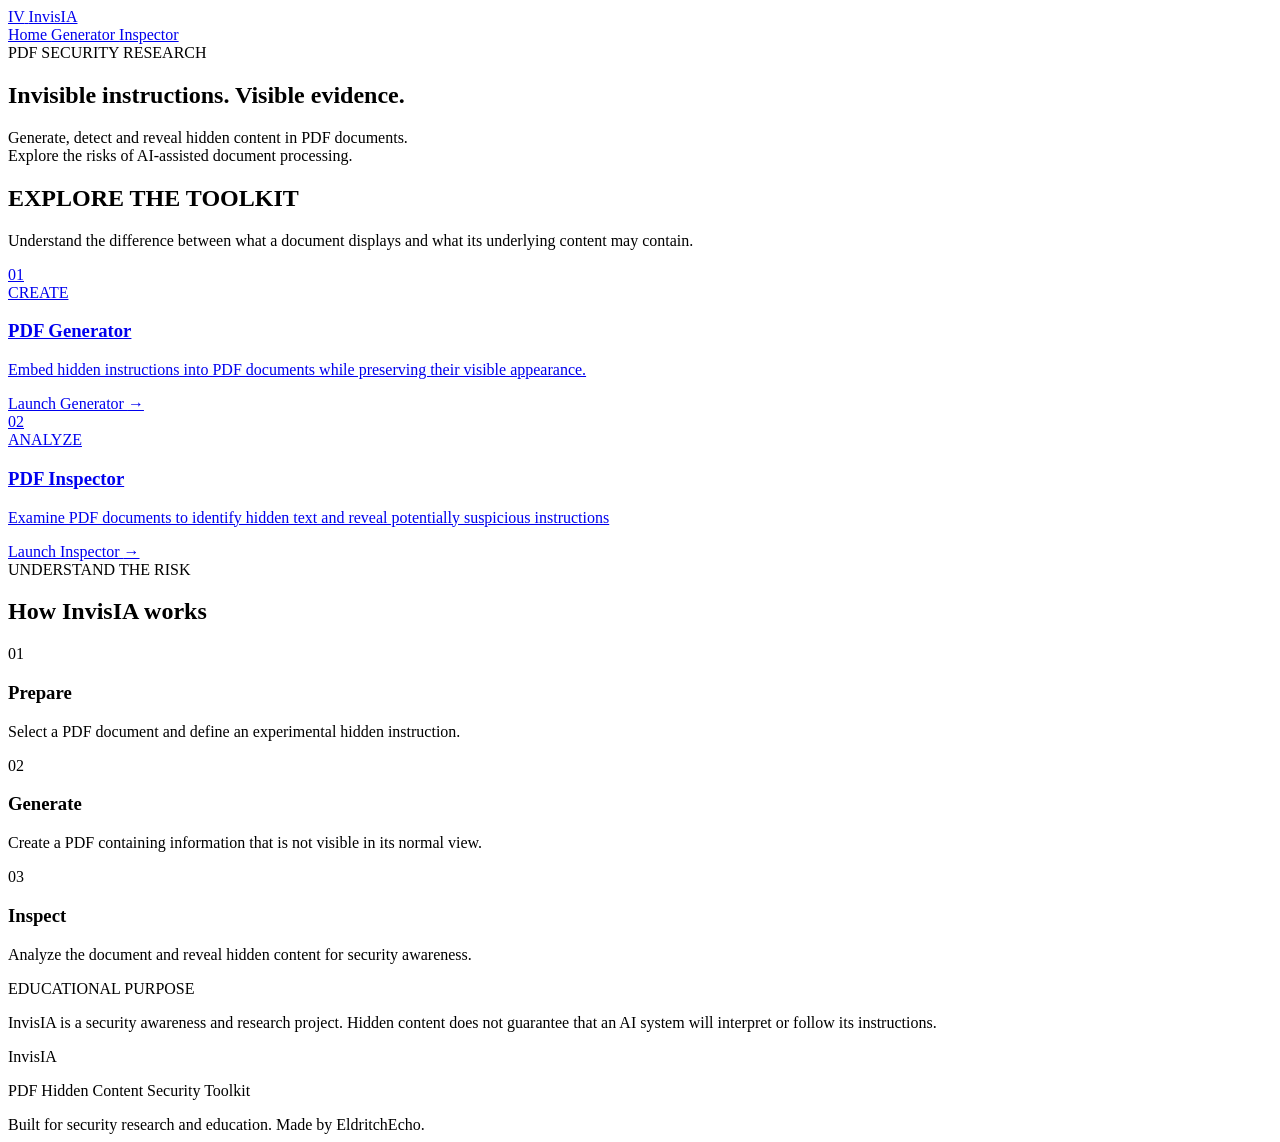
==== index.html @ 0565bf5f "Create index.html" ====
<!doctype html>
<html lang="en">
    <head>
        <meta charset="UTF-8" />
        <meta name="viewport" content="width=device-width, initial-scale=1.0" />

        <meta
            name="description"
            content="InvisIA is an educational PDF security tool for generating and inspecting hidden instructions in documents." />

        <meta name="theme-color" content="#0B1017" />

        <title>InvisIA | PDF Security Research</title>

        <link rel="stylesheet" href="css/styles.css" />
    </head>

    <body>
        <!-- ================= Made by EldritchEcho ================= -->

        <header class="site-header">
            <div class="container header-content">
                <a href="index.html" class="brand" aria-label="InvisIA home">
                    <span class="brand-icon" aria-hidden="true">IV</span>
                    <span class="brand-name">InvisIA</span>
                </a>

                <nav class="main-nav" aria-label="Main navigation">
                    <a href="index.html" class="nav-link active" aria-current="page"> Home </a>

                    <a href="generator.html" class="nav-link"> Generator </a>

                    <a href="inspector.html" class="nav-link"> Inspector </a>
                </nav>
            </div>
        </header>

        <!-- ================= Made by EldritchEcho ================= -->

        <main>
            <!-- HERO -->

            <section class="hero">
                <div class="container hero-content">
                    <span class="eyebrow"> PDF SECURITY RESEARCH </span>

                    <h1>
                        Invisible instructions.
                        <span class="accent-text">Visible evidence.</span>
                    </h1>

                    <p class="hero-description">
                        Generate, detect and reveal hidden content in PDF documents. <br />Explore the risks of
                        AI-assisted document processing.
                    </p>
                </div>
            </section>

            <!-- ================= Made by EldritchEcho ================= -->

            <section class="tools-section" aria-labelledby="tools-heading">
                <div class="container">
                    <div class="section-heading">
                        <h2 id="tools-heading" class="eyebrow">EXPLORE THE TOOLKIT</h2>

                        <p>
                            Understand the difference between what a document displays and what its underlying content
                            may contain.
                        </p>
                    </div>

                    <div class="tools-grid">
                        <!-- ================= Made by EldritchEcho ================= -->

                        <a href="generator.html" class="tool-card generator-card" aria-label="Open PDF Generator">
                            <div class="tool-card-header">
                                <div class="tool-card-icon" aria-hidden="true">01</div>

                                <span class="tool-label"> CREATE </span>
                            </div>

                            <h3>PDF Generator</h3>

                            <p>
                                Embed hidden instructions into PDF documents while preserving their visible appearance.
                            </p>

                            <span class="tool-link">
                                Launch Generator
                                <span aria-hidden="true">&rarr;</span>
                            </span>
                        </a>

                        <!-- ================= Made by EldritchEcho ================= -->

                        <a href="inspector.html" class="tool-card inspector-card" aria-label="Open PDF Inspector">
                            <div class="tool-card-header">
                                <div class="tool-card-icon" aria-hidden="true">02</div>

                                <span class="tool-label"> ANALYZE </span>
                            </div>

                            <h3>PDF Inspector</h3>

                            <p>
                                Examine PDF documents to identify hidden text and reveal potentially suspicious
                                instructions
                            </p>

                            <span class="tool-link">
                                Launch Inspector
                                <span aria-hidden="true">&rarr;</span>
                            </span>
                        </a>
                    </div>
                </div>
            </section>

            <!-- ================= Made by EldritchEcho ================= -->

            <section class="workflow-section" aria-labelledby="workflow-heading">
                <div class="container">
                    <div class="section-heading">
                        <span class="eyebrow"> UNDERSTAND THE RISK </span>

                        <h2 id="workflow-heading">How InvisIA works</h2>
                    </div>

                    <div class="workflow-grid">
                        <div class="workflow-step">
                            <span class="step-number">01</span>

                            <h3>Prepare</h3>

                            <p>Select a PDF document and define an experimental hidden instruction.</p>
                        </div>

                        <div class="workflow-step">
                            <span class="step-number">02</span>

                            <h3>Generate</h3>

                            <p>Create a PDF containing information that is not visible in its normal view.</p>
                        </div>

                        <div class="workflow-step">
                            <span class="step-number">03</span>

                            <h3>Inspect</h3>

                            <p>Analyze the document and reveal hidden content for security awareness.</p>
                        </div>
                    </div>
                </div>
            </section>

            <!-- ================= Made by EldritchEcho ================= -->
            <!-- EDUCATIONAL NOTICE -->

            <section class="notice-section">
                <div class="container">
                    <div class="notice-content">
                        <span class="notice-label"> EDUCATIONAL PURPOSE </span>

                        <p>
                            InvisIA is a security awareness and research project. Hidden content does not guarantee that
                            an AI system will interpret or follow its instructions.
                        </p>
                    </div>
                </div>
            </section>
        </main>

        <!-- ================= Made by EldritchEcho ================= -->

        <footer class="site-footer">
            <div class="container footer-content">
                <span class="footer-brand"> InvisIA </span>

                <p>PDF Hidden Content Security Toolkit</p>

                <span class="footer-note"> Built for security research and education. Made by EldritchEcho. </span>
            </div>
        </footer>

        <script src="js/app.js" defer></script>
    </body>
</html>
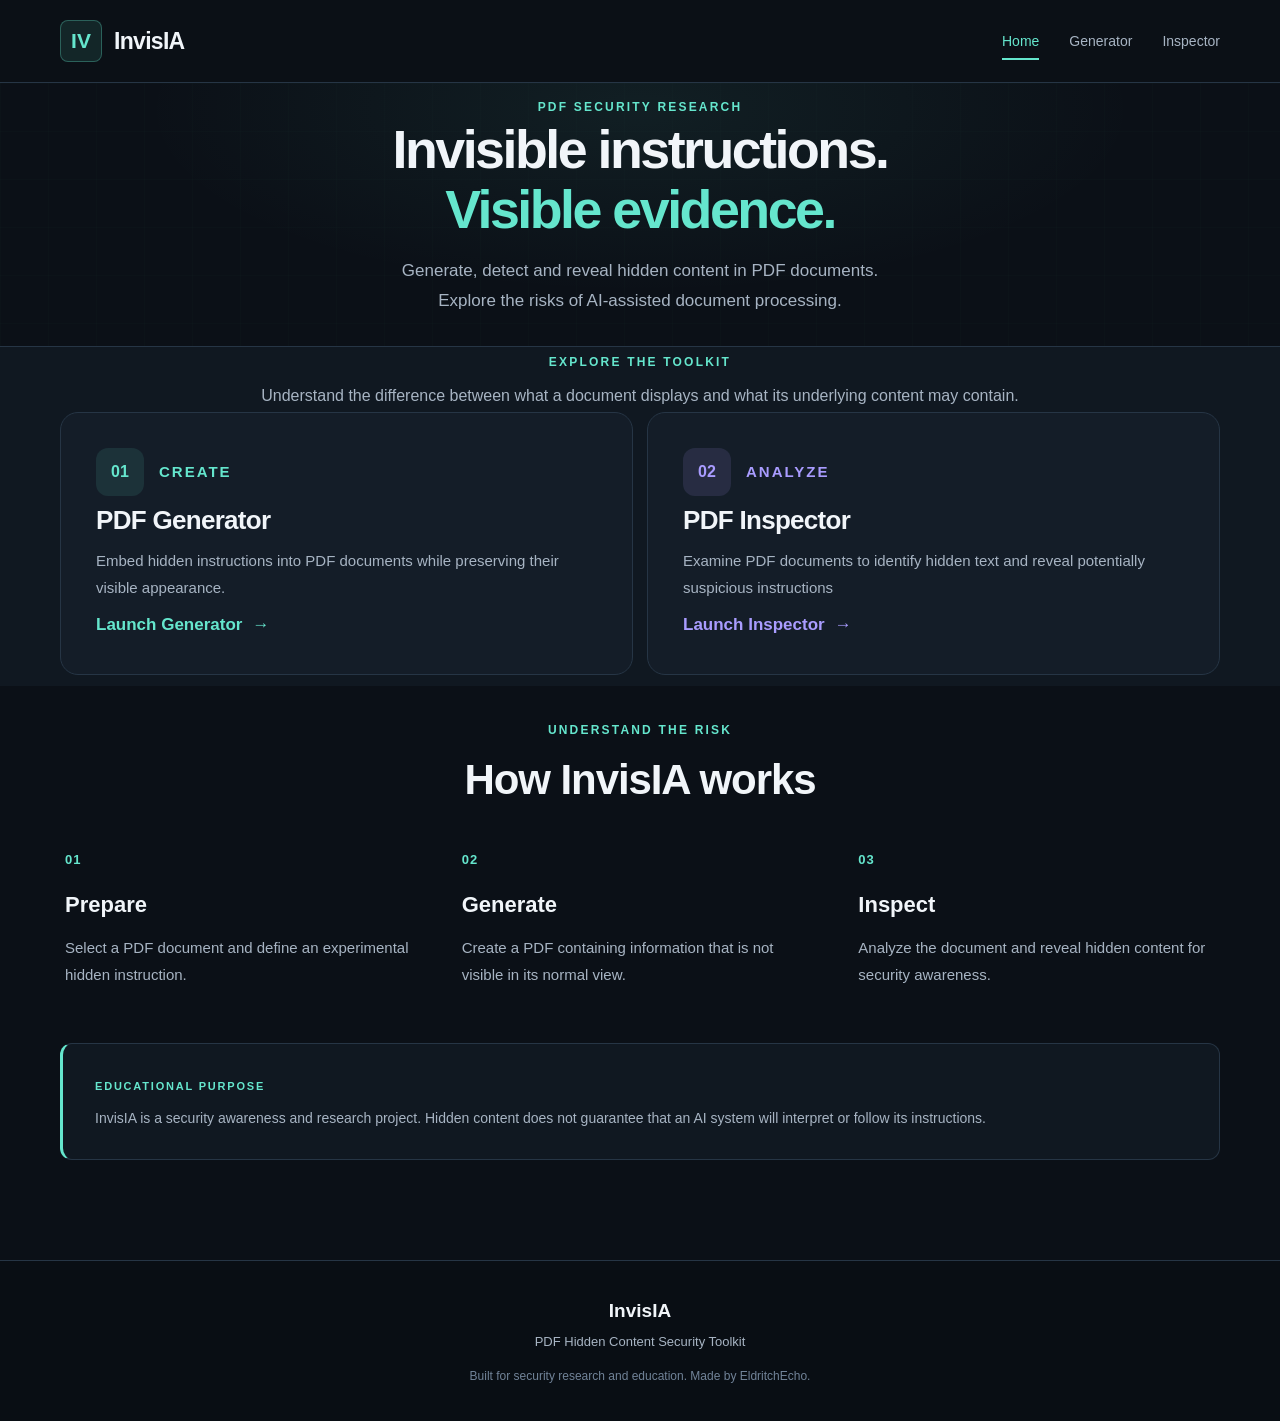
==== commit 855eaf83: "Update index.html" ====
--- a/index.html
+++ b/index.html
@@ -182,7 +182,5 @@
                 <span class="footer-note"> Built for security research and education. Made by EldritchEcho. </span>
             </div>
         </footer>
-
-        <script src="js/app.js" defer></script>
     </body>
 </html>
--- a/css/styles.css
+++ b/css/styles.css
@@ -0,0 +1,707 @@
+/* ================= EldritchEcho ================= */
+:root {
+    color-scheme: dark;
+
+    --bg-primary: #0b1017;
+    --bg-secondary: #101821;
+    --bg-card: #141d28;
+    --bg-card-hover: #192533;
+
+    --border-primary: #263545;
+    --border-hover: #395469;
+
+    --text-primary: #f1f5f9;
+    --text-secondary: #a7b4c3;
+    --text-muted: #718398;
+
+    --accent-primary: #65e6cd;
+    --accent-primary-hover: #8cf5df;
+    --accent-purple: #a99cff;
+
+    --radius-sm: 8px;
+    --radius-md: 12px;
+    --radius-lg: 18px;
+
+    --container-width: 1160px;
+
+    --transition-fast: 0.2s ease;
+}
+
+* {
+    box-sizing: border-box;
+}
+
+html {
+    scroll-behavior: smooth;
+}
+
+body {
+    margin: 0;
+    min-height: 100vh;
+
+    font-family: Inter, "Segoe UI", Arial, sans-serif;
+
+    font-size: 16px;
+    line-height: 1.6;
+
+    color: var(--text-primary);
+    background: var(--bg-primary);
+}
+
+button,
+input,
+textarea,
+select {
+    font: inherit;
+}
+
+a {
+    color: inherit;
+    text-decoration: none;
+}
+
+button {
+    cursor: pointer;
+}
+
+img,
+svg {
+    max-width: 100%;
+}
+
+::selection {
+    color: var(--bg-primary);
+    background: var(--accent-primary);
+}
+
+:focus-visible {
+    outline: 2px solid var(--accent-primary);
+    outline-offset: 4px;
+}
+
+.container {
+    width: min(calc(100% - 48px), var(--container-width));
+
+    margin-inline: auto;
+}
+
+main {
+    min-height: 60vh;
+}
+
+.site-header {
+    position: relative;
+    z-index: 10;
+
+    border-bottom: 1px solid var(--border-primary);
+
+    background: rgba(11, 16, 23, 0.95);
+}
+
+.header-content {
+    display: flex;
+    align-items: center;
+    justify-content: space-between;
+
+    min-height: 82px;
+    gap: 24px;
+}
+
+.brand {
+    display: inline-flex;
+    align-items: center;
+    gap: 12px;
+
+    flex-shrink: 0;
+}
+
+.brand-icon {
+    display: flex;
+    align-items: center;
+    justify-content: center;
+
+    width: 42px;
+    height: 42px;
+
+    border: 1px solid rgba(101, 230, 205, 0.3);
+    border-radius: var(--radius-sm);
+
+    background: rgba(101, 230, 205, 0.1);
+
+    color: var(--accent-primary);
+
+    font-size: 21px;
+    font-weight: 800;
+}
+
+.brand-name {
+    font-size: 23px;
+    font-weight: 750;
+    letter-spacing: -0.7px;
+}
+
+.main-nav {
+    display: flex;
+    align-items: center;
+    gap: 30px;
+}
+
+.nav-link {
+    position: relative;
+
+    padding: 8px 0;
+
+    font-size: 14px;
+    font-weight: 500;
+
+    color: var(--text-secondary);
+
+    transition: color var(--transition-fast);
+}
+
+.nav-link:hover,
+.nav-link.active {
+    color: var(--accent-primary);
+}
+
+.nav-link.active::after {
+    position: absolute;
+
+    bottom: 0;
+    left: 0;
+
+    width: 100%;
+    height: 2px;
+
+    background: var(--accent-primary);
+
+    content: "";
+}
+
+.hero {
+    position: relative;
+    overflow: hidden;
+
+    padding: 15px 0 15px;
+
+    border-bottom: 1px solid var(--border-primary);
+
+    background: radial-gradient(ellipse at 50% 10%, rgba(101, 230, 205, 0.07), transparent 55%), var(--bg-primary);
+}
+
+.hero::before {
+    position: absolute;
+    inset: 0;
+
+    background-image: linear-gradient(rgba(101, 230, 205, 0.025) 1px, transparent 1px),
+        linear-gradient(90deg, rgba(101, 230, 205, 0.025) 1px, transparent 1px);
+
+    background-size: 48px 48px;
+
+    opacity: 0.6;
+    pointer-events: none;
+
+    content: "";
+}
+
+.hero-content {
+    position: relative;
+    z-index: 1;
+
+    display: flex;
+    flex-direction: column;
+    align-items: center;
+
+    max-width: 850px;
+
+    text-align: center;
+}
+
+.eyebrow {
+    display: inline-block;
+
+    margin-bottom: 2px;
+
+    color: var(--accent-primary);
+
+    font-size: 12px;
+    font-weight: 700;
+
+    letter-spacing: 2.2px;
+}
+
+.hero h1 {
+    margin: 0 0 16px;
+
+    font-size: clamp(34px, 4.2vw, 54px);
+    font-weight: 800;
+    line-height: 1.12;
+
+    letter-spacing: -2.5px;
+}
+
+.accent-text {
+    display: block;
+
+    color: var(--accent-primary);
+}
+
+.hero-description {
+    max-width: 990px;
+
+    margin: 0 0 14px;
+
+    color: var(--text-secondary);
+
+    font-size: 17px;
+    line-height: 1.8;
+}
+
+.button {
+    display: inline-flex;
+    align-items: center;
+    justify-content: center;
+
+    min-height: 48px;
+    padding: 12px 25px;
+
+    border: 1px solid transparent;
+    border-radius: var(--radius-sm);
+
+    font-size: 14px;
+    font-weight: 700;
+
+    transition:
+        background var(--transition-fast),
+        border-color var(--transition-fast),
+        color var(--transition-fast),
+        transform var(--transition-fast);
+}
+
+.button:hover {
+    transform: translateY(-2px);
+}
+
+.button:active {
+    transform: translateY(0);
+}
+
+.button-primary {
+    color: #081718;
+    background: var(--accent-primary);
+}
+
+.button-primary:hover {
+    color: #081718;
+    background: var(--accent-primary-hover);
+}
+
+.button-secondary {
+    color: var(--text-primary);
+
+    border-color: var(--border-hover);
+    background: var(--bg-card);
+}
+
+.button-secondary:hover {
+    border-color: var(--accent-primary);
+    background: var(--bg-card-hover);
+}
+
+.section-heading {
+    max-width: 770px;
+
+    margin: 0 auto 1px;
+
+    text-align: center;
+}
+
+.section-heading .eyebrow {
+    margin-bottom: 15px;
+}
+
+.section-heading h2 {
+    margin: 0 0 16px;
+
+    font-size: clamp(28px, 3.5vw, 42px);
+    font-weight: 750;
+    line-height: 1.2;
+
+    letter-spacing: -1.1px;
+}
+
+.section-heading p {
+    margin: 0;
+
+    color: var(--text-secondary);
+
+    font-size: 16px;
+    line-height: 1.8;
+}
+
+.tools-section {
+    padding: 1px 0;
+
+    background: var(--bg-secondary);
+}
+
+.tools-section .section-heading {
+    margin-bottom: 1px;
+}
+
+.tools-grid {
+    display: grid;
+    grid-template-columns: repeat(2, minmax(0, 1fr));
+
+    gap: 14px;
+}
+
+.tool-card {
+    display: flex;
+    flex-direction: column;
+    align-items: flex-start;
+
+    min-height: 255px;
+    padding: 35px;
+    margin: 0 0 10px;
+
+    border: 1px solid var(--border-primary);
+    border-radius: var(--radius-lg);
+
+    background: var(--bg-card);
+
+    transition:
+        background var(--transition-fast),
+        border-color var(--transition-fast),
+        transform var(--transition-fast);
+}
+
+.tool-card:hover {
+    transform: translateY(-4px);
+
+    border-color: var(--border-hover);
+    background: var(--bg-card-hover);
+}
+
+.tool-card {
+    cursor: pointer;
+}
+
+.tool-card:focus-visible {
+    outline: 2px solid var(--accent-primary);
+    outline-offset: 4px;
+
+    border-color: var(--border-hover);
+    background: var(--bg-card-hover);
+}
+
+.tool-card:focus-visible .tool-link span {
+    transform: translateX(5px);
+}
+
+.tool-card-header {
+    display: flex;
+    align-items: center;
+    gap: 15px;
+
+    margin-bottom: 1px;
+}
+
+.tool-card-icon {
+    display: flex;
+    align-items: center;
+    justify-content: center;
+
+    width: 48px;
+    height: 48px;
+
+    margin-bottom: 0;
+
+    border-radius: var(--radius-md);
+
+    font-size: 16px;
+    font-weight: 800;
+}
+
+.generator-card .tool-card-icon {
+    color: var(--accent-primary);
+    background: rgba(101, 230, 205, 0.1);
+}
+
+.generator-card .tool-label,
+.generator-card .tool-link {
+    color: var(--accent-primary);
+}
+
+.inspector-card .tool-card-icon {
+    color: var(--accent-purple);
+    background: rgba(169, 156, 255, 0.12);
+}
+
+.inspector-card .tool-label,
+.inspector-card .tool-link {
+    color: var(--accent-purple);
+}
+
+.tool-label {
+    font-size: 15px;
+    font-weight: 750;
+
+    letter-spacing: 2px;
+}
+
+.tool-card h3 {
+    margin: 3px 0 6px;
+
+    font-size: 26px;
+    font-weight: 750;
+
+    letter-spacing: -0.7px;
+}
+
+.tool-card p {
+    margin: 0 0 5px;
+
+    color: var(--text-secondary);
+
+    font-size: 15px;
+    line-height: 1.8;
+}
+
+.tool-link {
+    display: inline-flex;
+    align-items: center;
+    gap: 10px;
+
+    margin-top: 5px;
+
+    font-size: 17px;
+    font-weight: 700;
+}
+
+.tool-link span {
+    transition: transform var(--transition-fast);
+}
+
+.tool-link:hover span {
+    transform: translateX(5px);
+}
+
+.workflow-section {
+    padding: 30px 0 30px;
+
+    background: var(--bg-primary);
+}
+
+.workflow-grid {
+    display: grid;
+    grid-template-columns: repeat(3, minmax(0, 1fr));
+
+    gap: 30px;
+}
+
+.workflow-step {
+    padding: 25px 5px;
+}
+
+.step-number {
+    display: inline-block;
+
+    margin-bottom: 16px;
+
+    color: var(--accent-primary);
+
+    font-size: 13px;
+    font-weight: 800;
+
+    letter-spacing: 1px;
+}
+
+.workflow-step h3 {
+    margin: 0 0 12px;
+
+    font-size: 22px;
+    font-weight: 700;
+}
+
+.workflow-step p {
+    margin: 0;
+
+    color: var(--text-secondary);
+
+    font-size: 15px;
+    line-height: 1.8;
+}
+
+.notice-section {
+    padding: 0 0 100px;
+
+    background: var(--bg-primary);
+}
+
+.notice-content {
+    padding: 28px 32px;
+
+    border: 1px solid var(--border-primary);
+    border-left: 3px solid var(--accent-primary);
+    border-radius: var(--radius-md);
+
+    background: var(--bg-secondary);
+}
+
+.notice-label {
+    display: inline-block;
+
+    margin-bottom: 10px;
+
+    color: var(--accent-primary);
+
+    font-size: 11px;
+    font-weight: 750;
+
+    letter-spacing: 1.8px;
+}
+
+.notice-content p {
+    margin: 0;
+
+    color: var(--text-secondary);
+
+    font-size: 14px;
+    line-height: 1.8;
+}
+
+.site-footer {
+    padding: 35px 0;
+
+    border-top: 1px solid var(--border-primary);
+
+    background: #090e14;
+}
+
+.footer-content {
+    display: flex;
+    flex-direction: column;
+    align-items: center;
+
+    gap: 6px;
+
+    text-align: center;
+}
+
+.footer-brand {
+    color: var(--text-primary);
+
+    font-size: 19px;
+    font-weight: 800;
+}
+
+.footer-content p {
+    margin: 0;
+
+    color: var(--text-secondary);
+
+    font-size: 13px;
+}
+
+.footer-note {
+    margin-top: 8px;
+
+    color: var(--text-muted);
+
+    font-size: 12px;
+}
+
+.tools-section .section-heading h2.eyebrow {
+    margin: 0 0 10px;
+
+    color: var(--accent-primary);
+
+    font-size: 12px;
+    font-weight: 700;
+    line-height: 1.6;
+
+    letter-spacing: 2.2px;
+}
+
+@media (max-width: 900px) {
+    .workflow-grid {
+        gap: 20px;
+    }
+}
+
+@media (max-width: 700px) {
+    .container {
+        width: min(calc(100% - 32px), var(--container-width));
+    }
+
+    .header-content {
+        flex-direction: column;
+        justify-content: center;
+
+        gap: 14px;
+
+        padding: 18px 0;
+    }
+
+    .main-nav {
+        justify-content: center;
+        flex-wrap: wrap;
+
+        gap: 24px;
+    }
+
+    .hero h1 {
+        letter-spacing: -1.3px;
+    }
+
+    .hero-description {
+        font-size: 15px;
+    }
+
+    .tools-grid,
+    .workflow-grid {
+        grid-template-columns: 1fr;
+    }
+
+    .tool-card {
+        min-height: auto;
+        padding: 28px;
+    }
+
+    .workflow-step {
+        padding: 10px 5px;
+    }
+
+    .notice-section {
+        padding-bottom: 70px;
+    }
+
+    .notice-content {
+        padding: 24px;
+    }
+}
+
+@media (max-width: 420px) {
+    .main-nav {
+        gap: 18px;
+    }
+
+    .nav-link {
+        font-size: 13px;
+    }
+}
+
+@media (prefers-reduced-motion: reduce) {
+    html {
+        scroll-behavior: auto;
+    }
+
+    *,
+    *::before,
+    *::after {
+        animation-duration: 0.01ms !important;
+        transition-duration: 0.01ms !important;
+    }
+}
+/* ================= EldritchEcho ================= */
